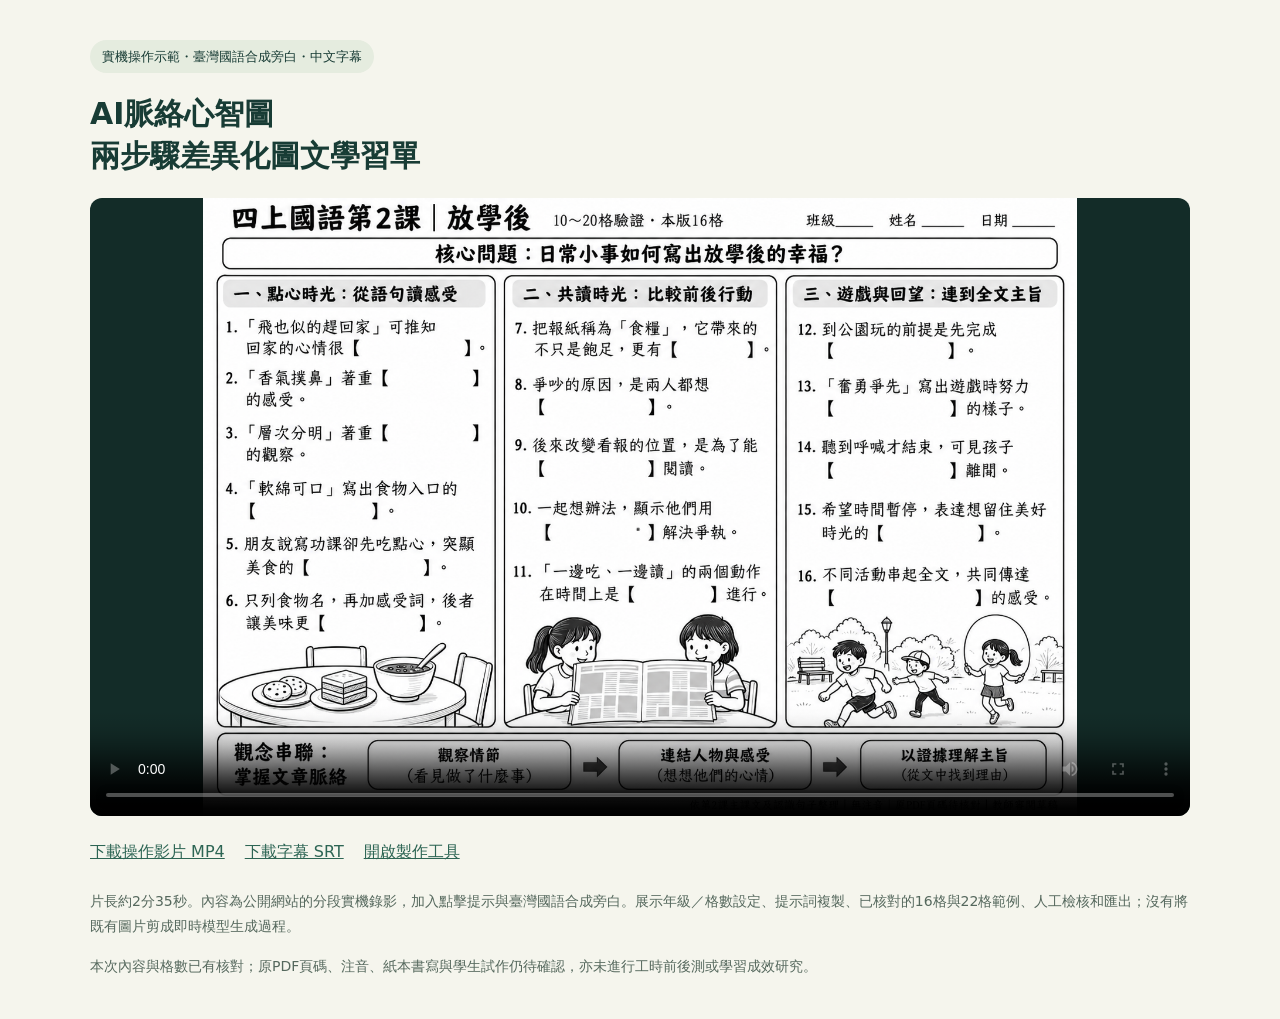
==== demo-video.html @ 147a6d93 "Publish narrated Taiwan Mandarin operation demo for competition" ====
<!doctype html>
<html lang="zh-Hant"><head><meta charset="utf-8"><meta name="viewport" content="width=device-width,initial-scale=1"><title>AI脈絡心智圖 操作示範</title><style>body{margin:0;background:#f5f5ed;color:#183c35;font:16px/1.8 system-ui,sans-serif}main{max-width:1100px;margin:40px auto;padding:0 22px}h1{font-size:30px;line-height:1.4}video{display:block;width:100%;aspect-ratio:16/9;background:#132c28;border-radius:12px}a{color:#2d6554}nav{display:flex;flex-wrap:wrap;gap:20px;margin:22px 0}.note{font-size:14px;color:#55685d}.meta{display:inline-block;padding:5px 12px;border-radius:20px;background:#e5ecdf;font-size:13px}</style></head><body><main><span class="meta">實機操作示範・臺灣國語合成旁白・中文字幕</span><h1>AI脈絡心智圖<br>兩步驟差異化圖文學習單</h1><video controls preload="metadata" poster="./assets/四上國語第2課-16格驗證.png"><source src="./media/ai-mindmap-demo.mp4" type="video/mp4">瀏覽器不支援影片時，請使用下方MP4下載連結。</video><nav><a href="./media/ai-mindmap-demo.mp4" download>下載操作影片 MP4</a><a href="./media/ai-mindmap-demo.srt" download>下載字幕 SRT</a><a href="./index.html">開啟製作工具</a></nav><p class="note">片長約2分35秒。內容為公開網站的分段實機錄影，加入點擊提示與臺灣國語合成旁白。展示年級／格數設定、提示詞複製、已核對的16格與22格範例、人工檢核和匯出；沒有將既有圖片剪成即時模型生成過程。</p><p class="note">本次內容與格數已有核對；原PDF頁碼、注音、紙本書寫與學生試作仍待確認，亦未進行工時前後測或學習成效研究。</p></main></body></html>
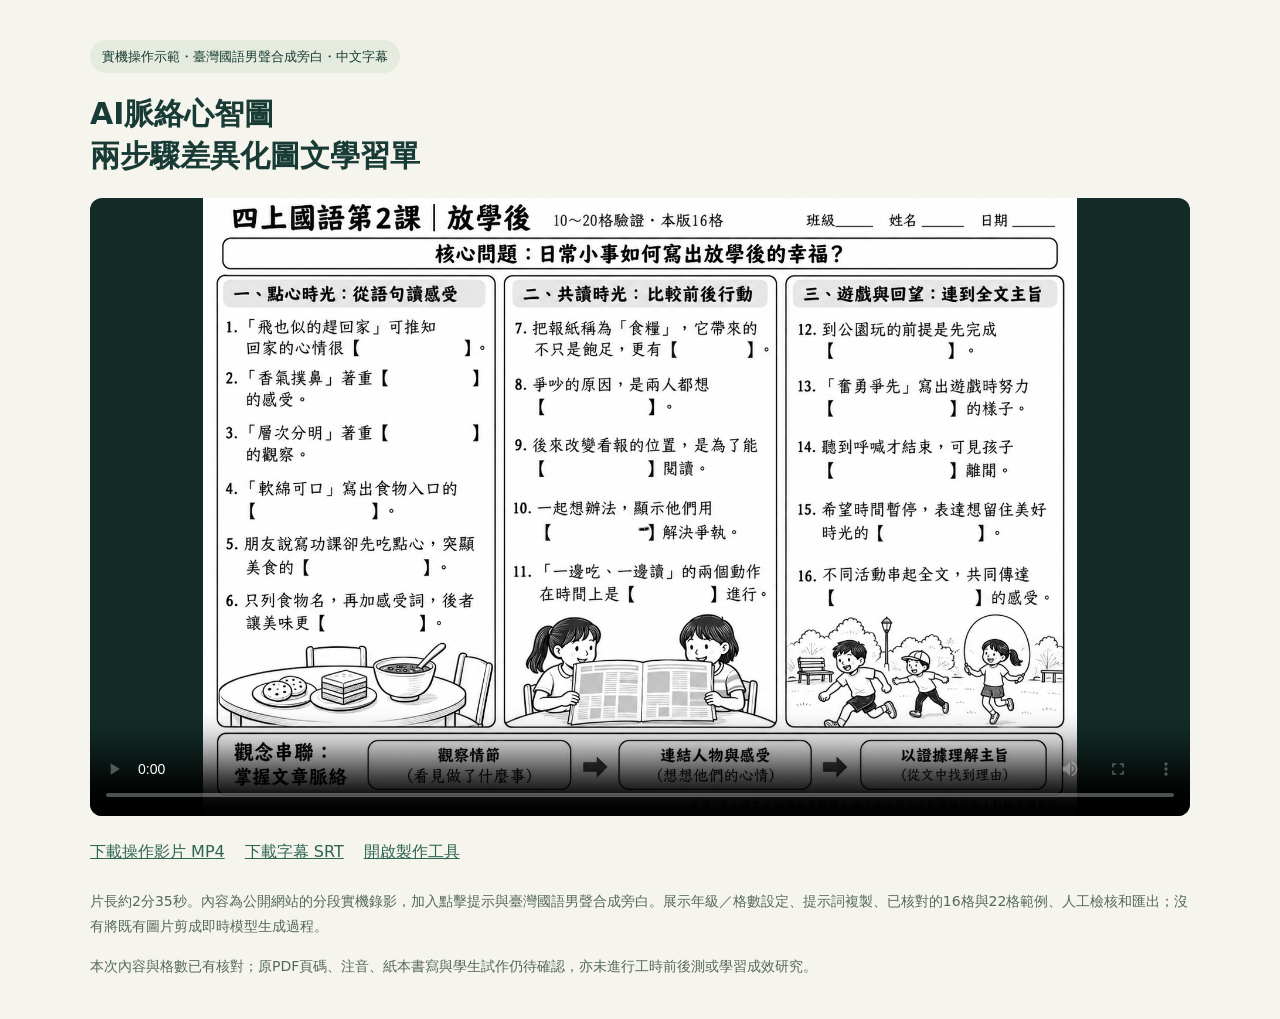
==== commit 6e8badad: "Use Taiwan Mandarin male narration for competition demo" ====
--- a/demo-video.html
+++ b/demo-video.html
@@ -1,2 +1,2 @@
 <!doctype html>
-<html lang="zh-Hant"><head><meta charset="utf-8"><meta name="viewport" content="width=device-width,initial-scale=1"><title>AI脈絡心智圖 操作示範</title><style>body{margin:0;background:#f5f5ed;color:#183c35;font:16px/1.8 system-ui,sans-serif}main{max-width:1100px;margin:40px auto;padding:0 22px}h1{font-size:30px;line-height:1.4}video{display:block;width:100%;aspect-ratio:16/9;background:#132c28;border-radius:12px}a{color:#2d6554}nav{display:flex;flex-wrap:wrap;gap:20px;margin:22px 0}.note{font-size:14px;color:#55685d}.meta{display:inline-block;padding:5px 12px;border-radius:20px;background:#e5ecdf;font-size:13px}</style></head><body><main><span class="meta">實機操作示範・臺灣國語合成旁白・中文字幕</span><h1>AI脈絡心智圖<br>兩步驟差異化圖文學習單</h1><video controls preload="metadata" poster="./assets/四上國語第2課-16格驗證.png"><source src="./media/ai-mindmap-demo.mp4" type="video/mp4">瀏覽器不支援影片時，請使用下方MP4下載連結。</video><nav><a href="./media/ai-mindmap-demo.mp4" download>下載操作影片 MP4</a><a href="./media/ai-mindmap-demo.srt" download>下載字幕 SRT</a><a href="./index.html">開啟製作工具</a></nav><p class="note">片長約2分35秒。內容為公開網站的分段實機錄影，加入點擊提示與臺灣國語合成旁白。展示年級／格數設定、提示詞複製、已核對的16格與22格範例、人工檢核和匯出；沒有將既有圖片剪成即時模型生成過程。</p><p class="note">本次內容與格數已有核對；原PDF頁碼、注音、紙本書寫與學生試作仍待確認，亦未進行工時前後測或學習成效研究。</p></main></body></html>
+<html lang="zh-Hant"><head><meta charset="utf-8"><meta name="viewport" content="width=device-width,initial-scale=1"><title>AI脈絡心智圖 操作示範</title><style>body{margin:0;background:#f5f5ed;color:#183c35;font:16px/1.8 system-ui,sans-serif}main{max-width:1100px;margin:40px auto;padding:0 22px}h1{font-size:30px;line-height:1.4}video{display:block;width:100%;aspect-ratio:16/9;background:#132c28;border-radius:12px}a{color:#2d6554}nav{display:flex;flex-wrap:wrap;gap:20px;margin:22px 0}.note{font-size:14px;color:#55685d}.meta{display:inline-block;padding:5px 12px;border-radius:20px;background:#e5ecdf;font-size:13px}</style></head><body><main><span class="meta">實機操作示範・臺灣國語男聲合成旁白・中文字幕</span><h1>AI脈絡心智圖<br>兩步驟差異化圖文學習單</h1><video controls preload="metadata" poster="./assets/四上國語第2課-16格驗證.png"><source src="./media/ai-mindmap-demo.mp4?v=male1" type="video/mp4">瀏覽器不支援影片時，請使用下方MP4下載連結。</video><nav><a href="./media/ai-mindmap-demo.mp4?v=male1" download>下載操作影片 MP4</a><a href="./media/ai-mindmap-demo.srt" download>下載字幕 SRT</a><a href="./index.html">開啟製作工具</a></nav><p class="note">片長約2分35秒。內容為公開網站的分段實機錄影，加入點擊提示與臺灣國語男聲合成旁白。展示年級／格數設定、提示詞複製、已核對的16格與22格範例、人工檢核和匯出；沒有將既有圖片剪成即時模型生成過程。</p><p class="note">本次內容與格數已有核對；原PDF頁碼、注音、紙本書寫與學生試作仍待確認，亦未進行工時前後測或學習成效研究。</p></main></body></html>
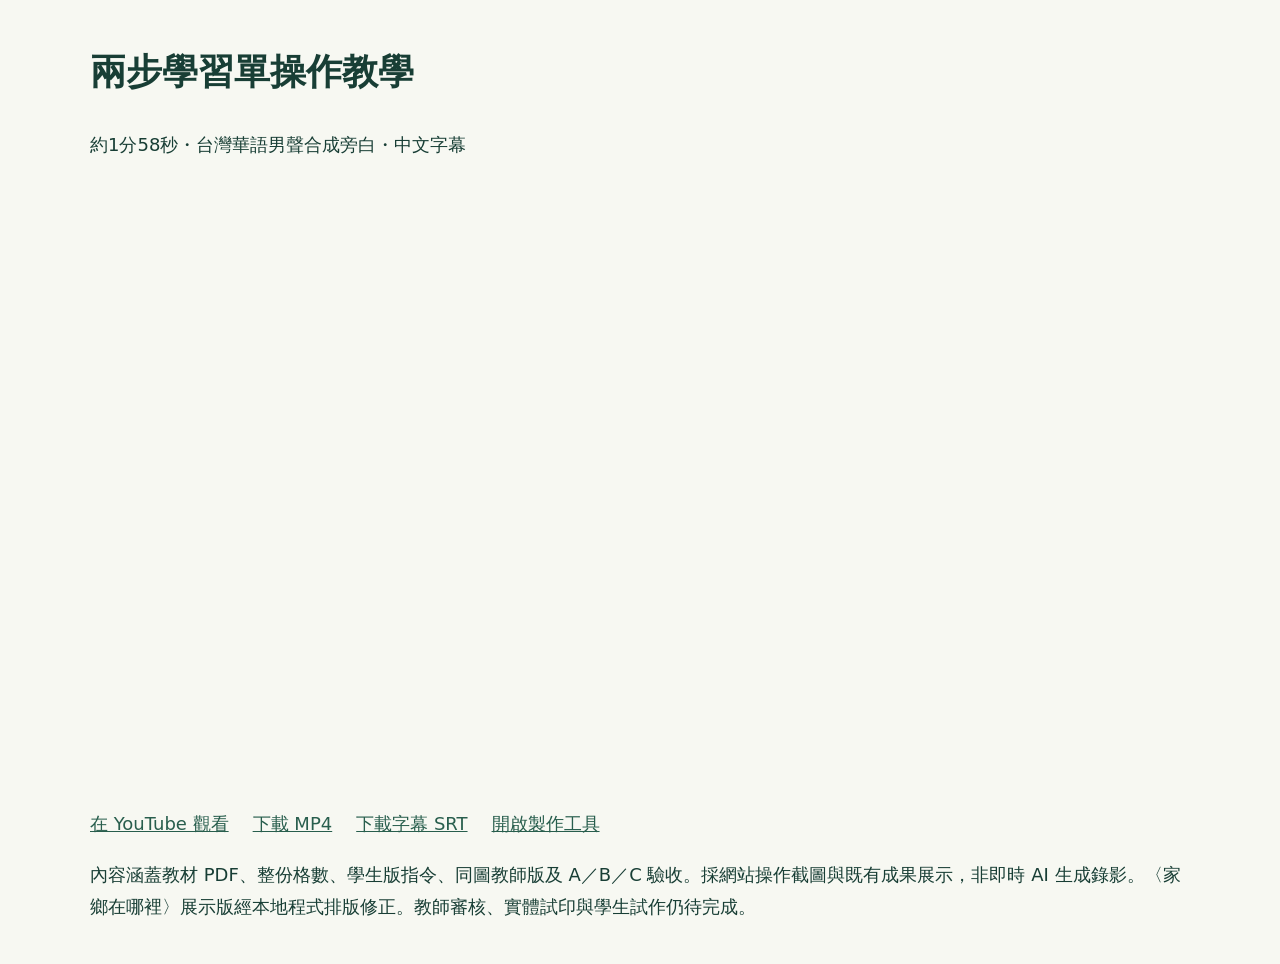
==== commit 4295e224: "Add Taiwan Mandarin tutorial and YouTube embeds" ====
--- a/demo-video.html
+++ b/demo-video.html
@@ -1,2 +1 @@
-<!doctype html>
-<html lang="zh-Hant"><head><meta charset="utf-8"><meta name="viewport" content="width=device-width,initial-scale=1"><title>AI脈絡心智圖 操作示範</title><style>body{margin:0;background:#f5f5ed;color:#183c35;font:16px/1.8 system-ui,sans-serif}main{max-width:1100px;margin:40px auto;padding:0 22px}h1{font-size:30px;line-height:1.4}video{display:block;width:100%;aspect-ratio:16/9;background:#132c28;border-radius:12px}a{color:#2d6554}nav{display:flex;flex-wrap:wrap;gap:20px;margin:22px 0}.note{font-size:14px;color:#55685d}.meta{display:inline-block;padding:5px 12px;border-radius:20px;background:#e5ecdf;font-size:13px}</style></head><body><main><span class="meta">實機操作示範・臺灣國語男聲合成旁白・中文字幕</span><h1>AI脈絡心智圖<br>兩步驟差異化圖文學習單</h1><video controls preload="metadata" poster="./assets/四上國語第2課-16格驗證.png"><source src="./media/ai-mindmap-demo.mp4?v=male1" type="video/mp4">瀏覽器不支援影片時，請使用下方MP4下載連結。</video><nav><a href="./media/ai-mindmap-demo.mp4?v=male1" download>下載操作影片 MP4</a><a href="./media/ai-mindmap-demo.srt" download>下載字幕 SRT</a><a href="./index.html">開啟製作工具</a></nav><p class="note">片長約2分35秒。內容為公開網站的分段實機錄影，加入點擊提示與臺灣國語男聲合成旁白。展示年級／格數設定、提示詞複製、已核對的16格與22格範例、人工檢核和匯出；沒有將既有圖片剪成即時模型生成過程。</p><p class="note">本次內容與格數已有核對；原PDF頁碼、注音、紙本書寫與學生試作仍待確認，亦未進行工時前後測或學習成效研究。</p></main></body></html>
+<!doctype html><html lang="zh-Hant"><head><meta charset="utf-8"><meta name="viewport" content="width=device-width,initial-scale=1"><title>兩步學習單 操作教學</title><style>body{margin:0;background:#f7f8f2;color:#183e35;font:18px/1.8 system-ui,sans-serif}main{max-width:1100px;margin:40px auto;padding:0 24px}a{color:#285e4d}nav{display:flex;gap:24px;flex-wrap:wrap}</style></head><body><main><h1>兩步學習單操作教學</h1><p>約1分58秒・台灣華語男聲合成旁白・中文字幕</p><iframe src="https://www.youtube.com/embed/c8iOJ3oANeQ" title="兩步學習單台灣華語操作教學" loading="lazy" style="width:100%;aspect-ratio:16/9;border:0;border-radius:12px" allow="accelerometer; autoplay; clipboard-write; encrypted-media; gyroscope; picture-in-picture; web-share" allowfullscreen></iframe><nav><a href="https://youtu.be/c8iOJ3oANeQ">在 YouTube 觀看</a><a href="./media/worksheet-tutorial-20261106.mp4" download>下載 MP4</a><a href="./media/worksheet-tutorial-20261106.srt" download>下載字幕 SRT</a><a href="./index.html#workspace">開啟製作工具</a></nav><p>內容涵蓋教材 PDF、整份格數、學生版指令、同圖教師版及 A／B／C 驗收。採網站操作截圖與既有成果展示，非即時 AI 生成錄影。〈家鄉在哪裡〉展示版經本地程式排版修正。教師審核、實體試印與學生試作仍待完成。</p></main></body></html>
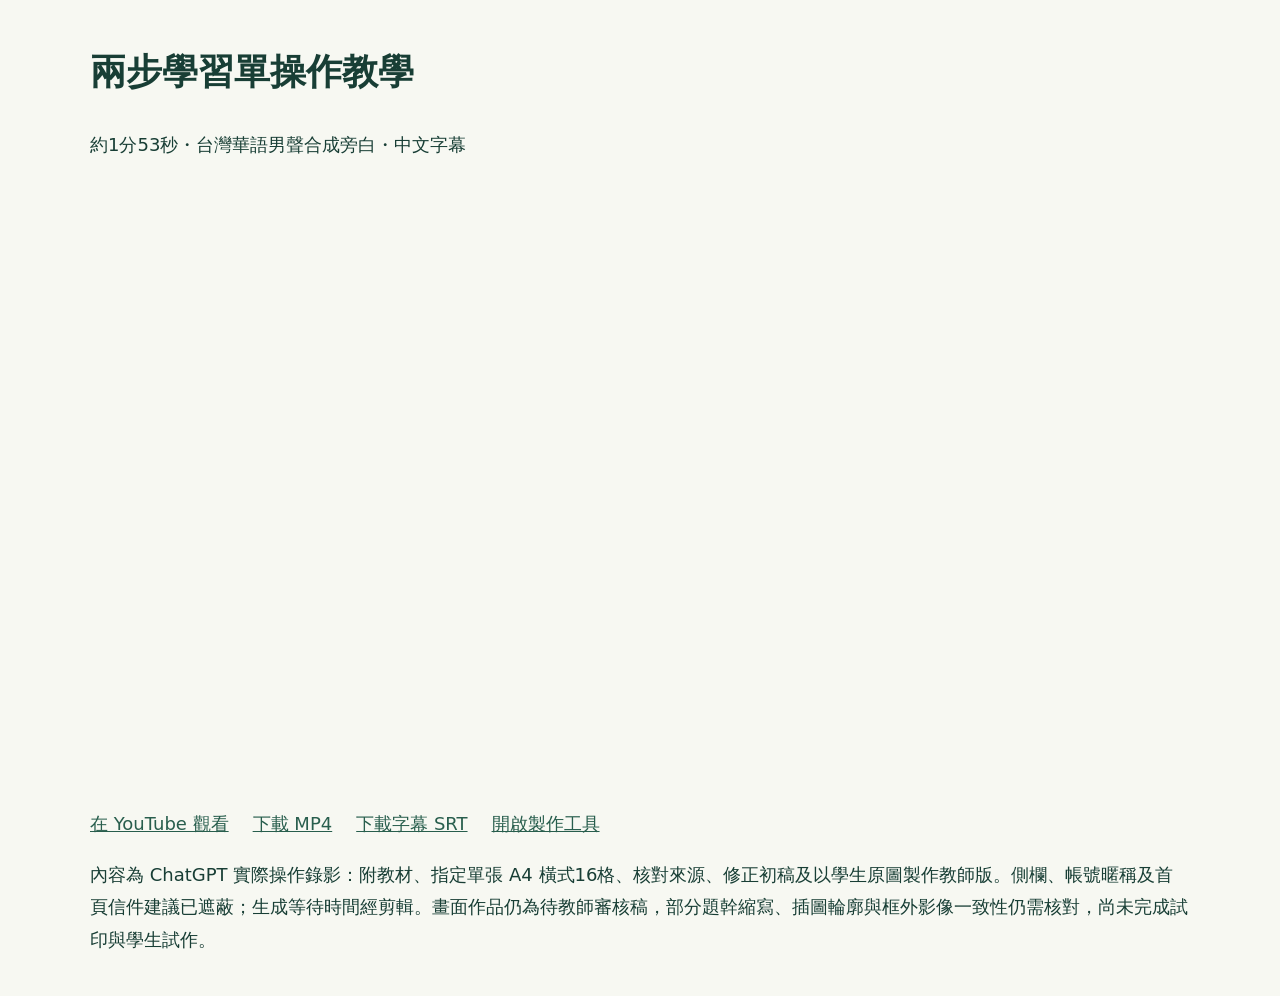
==== commit 92230eff: "Require single-page worksheets and publish redacted ChatGPT recording" ====
--- a/demo-video.html
+++ b/demo-video.html
@@ -1 +1 @@
-<!doctype html><html lang="zh-Hant"><head><meta charset="utf-8"><meta name="viewport" content="width=device-width,initial-scale=1"><title>兩步學習單 操作教學</title><style>body{margin:0;background:#f7f8f2;color:#183e35;font:18px/1.8 system-ui,sans-serif}main{max-width:1100px;margin:40px auto;padding:0 24px}a{color:#285e4d}nav{display:flex;gap:24px;flex-wrap:wrap}</style></head><body><main><h1>兩步學習單操作教學</h1><p>約1分58秒・台灣華語男聲合成旁白・中文字幕</p><iframe src="https://www.youtube.com/embed/c8iOJ3oANeQ" title="兩步學習單台灣華語操作教學" loading="lazy" style="width:100%;aspect-ratio:16/9;border:0;border-radius:12px" allow="accelerometer; autoplay; clipboard-write; encrypted-media; gyroscope; picture-in-picture; web-share" allowfullscreen></iframe><nav><a href="https://youtu.be/c8iOJ3oANeQ">在 YouTube 觀看</a><a href="./media/worksheet-tutorial-20261106.mp4" download>下載 MP4</a><a href="./media/worksheet-tutorial-20261106.srt" download>下載字幕 SRT</a><a href="./index.html#workspace">開啟製作工具</a></nav><p>內容涵蓋教材 PDF、整份格數、學生版指令、同圖教師版及 A／B／C 驗收。採網站操作截圖與既有成果展示，非即時 AI 生成錄影。〈家鄉在哪裡〉展示版經本地程式排版修正。教師審核、實體試印與學生試作仍待完成。</p></main></body></html>+<!doctype html><html lang="zh-Hant"><head><meta charset="utf-8"><meta name="viewport" content="width=device-width,initial-scale=1"><title>兩步學習單 操作教學</title><style>body{margin:0;background:#f7f8f2;color:#183e35;font:18px/1.8 system-ui,sans-serif}main{max-width:1100px;margin:40px auto;padding:0 24px}a{color:#285e4d}nav{display:flex;gap:24px;flex-wrap:wrap}</style></head><body><main><h1>兩步學習單操作教學</h1><p>約1分53秒・台灣華語男聲合成旁白・中文字幕</p><iframe src="https://www.youtube.com/embed/mgtSYgT363M" title="兩步學習單台灣華語操作教學" loading="lazy" style="width:100%;aspect-ratio:16/9;border:0;border-radius:12px" allow="accelerometer; autoplay; clipboard-write; encrypted-media; gyroscope; picture-in-picture; web-share" allowfullscreen></iframe><nav><a href="https://youtu.be/mgtSYgT363M">在 YouTube 觀看</a><a href="./media/chatgpt-live-single-page.mp4" download>下載 MP4</a><a href="./media/chatgpt-live-single-page.srt" download>下載字幕 SRT</a><a href="./index.html#workspace">開啟製作工具</a></nav><p>內容為 ChatGPT 實際操作錄影：附教材、指定單張 A4 橫式16格、核對來源、修正初稿及以學生原圖製作教師版。側欄、帳號暱稱及首頁信件建議已遮蔽；生成等待時間經剪輯。畫面作品仍為待教師審核稿，部分題幹縮寫、插圖輪廓與框外影像一致性仍需核對，尚未完成試印與學生試作。</p></main></body></html>
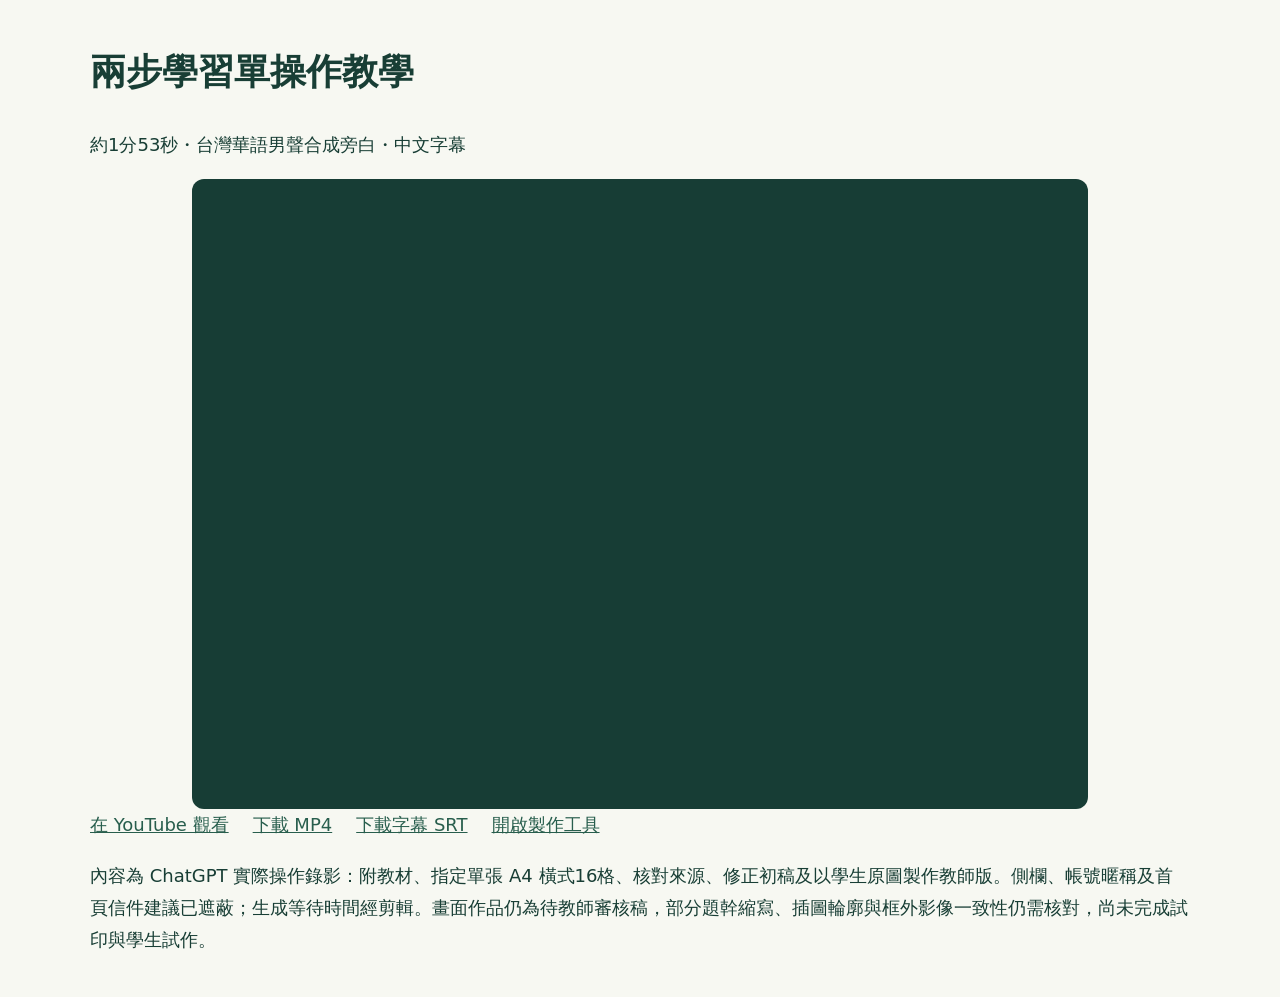
==== commit 2632d140: "Fit tutorial player to video ratio and viewport" ====
--- a/demo-video.html
+++ b/demo-video.html
@@ -1 +1 @@
-<!doctype html><html lang="zh-Hant"><head><meta charset="utf-8"><meta name="viewport" content="width=device-width,initial-scale=1"><title>兩步學習單 操作教學</title><style>body{margin:0;background:#f7f8f2;color:#183e35;font:18px/1.8 system-ui,sans-serif}main{max-width:1100px;margin:40px auto;padding:0 24px}a{color:#285e4d}nav{display:flex;gap:24px;flex-wrap:wrap}</style></head><body><main><h1>兩步學習單操作教學</h1><p>約1分53秒・台灣華語男聲合成旁白・中文字幕</p><iframe src="https://www.youtube.com/embed/mgtSYgT363M" title="兩步學習單台灣華語操作教學" loading="lazy" style="width:100%;aspect-ratio:16/9;border:0;border-radius:12px" allow="accelerometer; autoplay; clipboard-write; encrypted-media; gyroscope; picture-in-picture; web-share" allowfullscreen></iframe><nav><a href="https://youtu.be/mgtSYgT363M">在 YouTube 觀看</a><a href="./media/chatgpt-live-single-page.mp4" download>下載 MP4</a><a href="./media/chatgpt-live-single-page.srt" download>下載字幕 SRT</a><a href="./index.html#workspace">開啟製作工具</a></nav><p>內容為 ChatGPT 實際操作錄影：附教材、指定單張 A4 橫式16格、核對來源、修正初稿及以學生原圖製作教師版。側欄、帳號暱稱及首頁信件建議已遮蔽；生成等待時間經剪輯。畫面作品仍為待教師審核稿，部分題幹縮寫、插圖輪廓與框外影像一致性仍需核對，尚未完成試印與學生試作。</p></main></body></html>+<!doctype html><html lang="zh-Hant"><head><meta charset="utf-8"><meta name="viewport" content="width=device-width,initial-scale=1"><title>兩步學習單 操作教學</title><style>body{margin:0;background:#f7f8f2;color:#183e35;font:18px/1.8 system-ui,sans-serif}main{max-width:1100px;margin:40px auto;padding:0 24px}a{color:#285e4d}nav{display:flex;gap:24px;flex-wrap:wrap}</style></head><body><main><h1>兩步學習單操作教學</h1><p>約1分53秒・台灣華語男聲合成旁白・中文字幕</p><iframe src="https://www.youtube.com/embed/mgtSYgT363M" title="兩步學習單台灣華語操作教學" loading="lazy" style="display:block;width:min(100%,900px,calc(70vh * 1.422222));aspect-ratio:64/45;margin:0 auto;border:0;border-radius:12px;background:#173d35" allow="accelerometer; autoplay; clipboard-write; encrypted-media; gyroscope; picture-in-picture; web-share" allowfullscreen></iframe><nav><a href="https://youtu.be/mgtSYgT363M">在 YouTube 觀看</a><a href="./media/chatgpt-live-single-page.mp4" download>下載 MP4</a><a href="./media/chatgpt-live-single-page.srt" download>下載字幕 SRT</a><a href="./index.html#workspace">開啟製作工具</a></nav><p>內容為 ChatGPT 實際操作錄影：附教材、指定單張 A4 橫式16格、核對來源、修正初稿及以學生原圖製作教師版。側欄、帳號暱稱及首頁信件建議已遮蔽；生成等待時間經剪輯。畫面作品仍為待教師審核稿，部分題幹縮寫、插圖輪廓與框外影像一致性仍需核對，尚未完成試印與學生試作。</p></main></body></html>
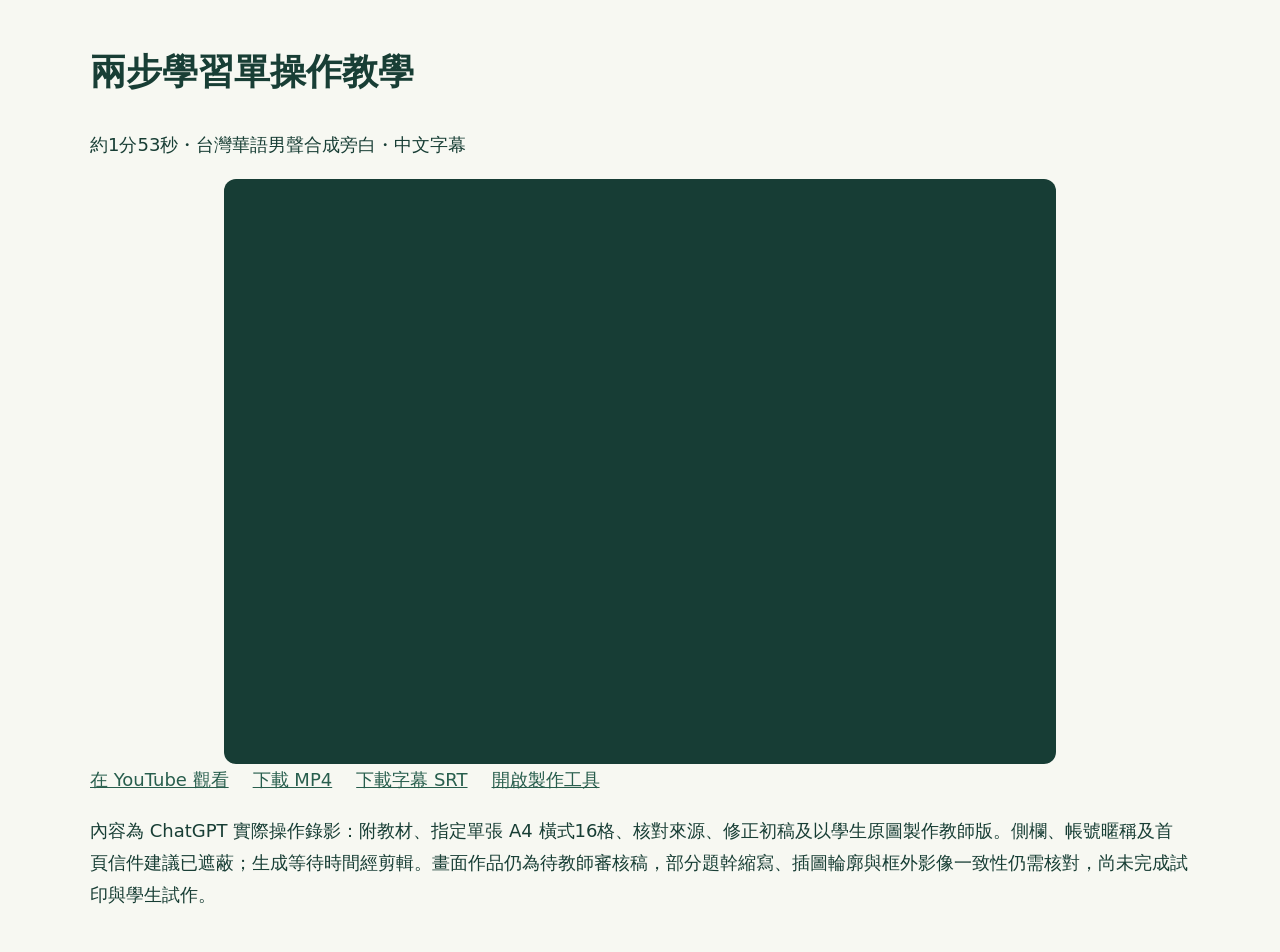
==== commit 5a4f7a2d: "Keep tutorial controls fully within viewport" ====
--- a/demo-video.html
+++ b/demo-video.html
@@ -1 +1,2 @@
-<!doctype html><html lang="zh-Hant"><head><meta charset="utf-8"><meta name="viewport" content="width=device-width,initial-scale=1"><title>兩步學習單 操作教學</title><style>body{margin:0;background:#f7f8f2;color:#183e35;font:18px/1.8 system-ui,sans-serif}main{max-width:1100px;margin:40px auto;padding:0 24px}a{color:#285e4d}nav{display:flex;gap:24px;flex-wrap:wrap}</style></head><body><main><h1>兩步學習單操作教學</h1><p>約1分53秒・台灣華語男聲合成旁白・中文字幕</p><iframe src="https://www.youtube.com/embed/mgtSYgT363M" title="兩步學習單台灣華語操作教學" loading="lazy" style="display:block;width:min(100%,900px,calc(70vh * 1.422222));aspect-ratio:64/45;margin:0 auto;border:0;border-radius:12px;background:#173d35" allow="accelerometer; autoplay; clipboard-write; encrypted-media; gyroscope; picture-in-picture; web-share" allowfullscreen></iframe><nav><a href="https://youtu.be/mgtSYgT363M">在 YouTube 觀看</a><a href="./media/chatgpt-live-single-page.mp4" download>下載 MP4</a><a href="./media/chatgpt-live-single-page.srt" download>下載字幕 SRT</a><a href="./index.html#workspace">開啟製作工具</a></nav><p>內容為 ChatGPT 實際操作錄影：附教材、指定單張 A4 橫式16格、核對來源、修正初稿及以學生原圖製作教師版。側欄、帳號暱稱及首頁信件建議已遮蔽；生成等待時間經剪輯。畫面作品仍為待教師審核稿，部分題幹縮寫、插圖輪廓與框外影像一致性仍需核對，尚未完成試印與學生試作。</p></main></body></html>
+<!doctype html><html lang="zh-Hant"><head><meta charset="utf-8"><meta name="viewport" content="width=device-width,initial-scale=1"><title>兩步學習單 操作教學</title><style>body{margin:0;background:#f7f8f2;color:#183e35;font:18px/1.8 system-ui,sans-serif}main{max-width:1100px;margin:40px auto;padding:0 24px}a{color:#285e4d}nav{display:flex;gap:24px;flex-wrap:wrap}</style></head><body><main><h1>兩步學習單操作教學</h1><p>約1分53秒・台灣華語男聲合成旁白・中文字幕</p><iframe src="https://www.youtube.com/embed/mgtSYgT363M" title="兩步學習單台灣華語操作教學" loading="lazy" style="display:block;width:min(100%,900px,calc(65vh * 1.422222));aspect-ratio:64/45;margin:0 auto;border:0;border-radius:12px;background:#173d35" allow="accelerometer; autoplay; clipboard-write; encrypted-media; gyroscope; picture-in-picture; web-share" allowfullscreen></iframe><nav><a href="https://youtu.be/mgtSYgT363M">在 YouTube 觀看</a><a href="./media/chatgpt-live-single-page.mp4" download>下載 MP4</a><a href="./media/chatgpt-live-single-page.srt" download>下載字幕 SRT</a><a href="./index.html#workspace">開啟製作工具</a></nav><p>內容為 ChatGPT 實際操作錄影：附教材、指定單張 A4 橫式16格、核對來源、修正初稿及以學生原圖製作教師版。側欄、帳號暱稱及首頁信件建議已遮蔽；生成等待時間經剪輯。畫面作品仍為待教師審核稿，部分題幹縮寫、插圖輪廓與框外影像一致性仍需核對，尚未完成試印與學生試作。</p></main></body></html>
+
